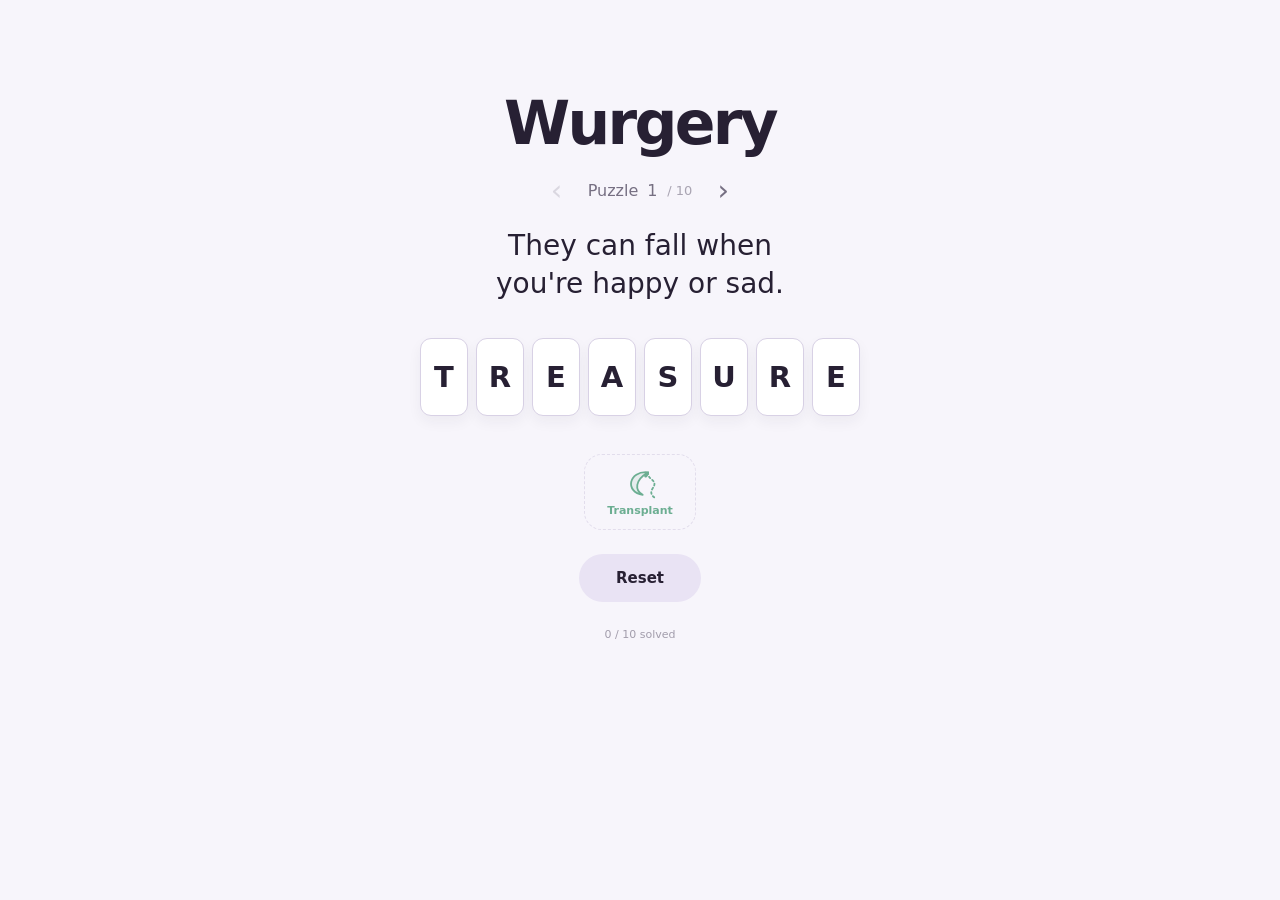
==== game/index.html @ 18bdc1bc "Add surgical tool guidance and correct answer feedback" ====
<!doctype html>
<html lang="en">
<head>
  <meta charset="utf-8">
  <meta name="viewport" content="width=device-width, initial-scale=1, viewport-fit=cover">
  <meta name="theme-color" content="#f7f5fb">
  <meta name="description" content="A little word surgery. Move some letters, snip some away, and find the word in the clue.">
  <link rel="icon" href="data:image/svg+xml,%3Csvg xmlns='http://www.w3.org/2000/svg' viewBox='0 0 48 48'%3E%3Ctext y='38' font-size='38'%3E✂️%3C/text%3E%3C/svg%3E">
  <title>Wurgery</title>
  <link rel="stylesheet" href="style.css?v=surgery-feedback">
  <script type="module" src="app.mjs?v=surgery-feedback"></script>
</head>
<body>
  <main class="game">
    <header class="header">
      <h1>Wurgery</h1>
    </header>
    <nav class="puzzle-nav" aria-label="Puzzle navigation">
      <button id="previous" type="button" aria-label="Previous puzzle">‹</button>
      <span class="puzzle-label">Puzzle <span id="puzzle-number"></span><span id="puzzle-total"></span><span id="puzzle-completed" class="puzzle-completed" aria-label="Completed" hidden>✓</span></span>
      <button id="next" type="button" aria-label="Next puzzle">›</button>
    </nav>
    <p id="clue" class="clue">Loading…</p>
    <section class="play-area" aria-label="Word puzzle">
      <div id="word-board" class="word-board" role="group" aria-label="Puzzle letters"></div>
      <span id="selection-copy" class="sr-only" aria-live="polite"></span>
      <div id="operation-control" class="operation-control transplant locked" role="group" aria-label="Surgery control">
        <div id="transplant-indicator" class="transplant-indicator" role="group" aria-label="Transplant">
          <button id="move-left" class="direction" type="button" aria-label="Move selected chunk left" hidden>‹</button>
          <button id="place-transplant" class="place-transplant" type="button" aria-label="Transplant selected letters">
          <svg class="operation-icon" width="36" height="36" viewBox="0 0 40 40" fill="none" stroke="currentColor" stroke-width="2" stroke-linecap="round" stroke-linejoin="round" aria-hidden="true">
            <path d="M29 7C7 5 3 29 23 32c-9-5-9-16 6-25Z" fill="currentColor" fill-opacity=".12" />
            <path d="M29 7c-1 9 12 8 5 18-3 4-1 8 2 10" stroke-dasharray="2 3" />
            <ellipse cx="27" cy="10" rx="1" ry="2" transform="rotate(35 27 10)" />
          </svg>
          <span class="tool-label">Transplant</span>
          </button>
          <button id="move-right" class="direction" type="button" aria-label="Move selected chunk right" hidden>›</button>
        </div>
        <button id="scalpel" class="scalpel" type="button" aria-label="Excise selected letters" hidden><span class="operation-icon" aria-hidden="true">✂️</span><span class="tool-label">Excise</span></button>
        <div id="status" class="status" role="status" aria-live="polite"></div>
      </div>
    </section>
    <div class="actions">
      <button id="reset" class="pill" type="button">Reset</button>
    </div>
    <p id="progress" class="progress"></p>
    <noscript>Enable JavaScript to play.</noscript>
  </main>
  <div id="drag-ghost" class="drag-ghost" aria-hidden="true" hidden></div>
</body>
</html>
---- game/style.css ----
:root {
  --bg: #f7f5fb;
  --ink: #272033;
  --muted: #766f82;
  --border: #d8d1e5;
  --soft: #e9e3f4;
  --green: #23895b;
  --green-soft: #e0f2e7;
  --red: #bc4f54;
  --red-soft: #f9e5e6;
}
* { box-sizing: border-box; -webkit-tap-highlight-color: transparent; }
body {
  margin: 0;
  background: var(--bg);
  color: var(--ink);
  font-family: system-ui, -apple-system, BlinkMacSystemFont, "Segoe UI", sans-serif;
  -webkit-text-size-adjust: 100%;
  touch-action: manipulation;
}
button, select { font: inherit; color: inherit; touch-action: manipulation; }
button { cursor: pointer; }
button:disabled { cursor: default; }
button:focus-visible { outline: 3px solid #8e80bd; outline-offset: 4px; }
[hidden] { display: none !important; }
.sr-only { position: absolute; width: 1px; height: 1px; padding: 0; margin: -1px; overflow: hidden; clip-path: inset(50%); white-space: nowrap; }
.game {
  width: min(100%, 680px);
  min-height: 100svh;
  margin: 0 auto;
  padding: max(42px, env(safe-area-inset-top)) 16px max(24px, env(safe-area-inset-bottom));
  display: flex;
  flex-direction: column;
  align-items: center;
  text-align: center;
}
.header { position: relative; width: 100%; }
h1 { font-size: 48px; line-height: 1.1; font-weight: 800; letter-spacing: -.045em; margin: 0; }
.puzzle-nav { display: flex; align-items: center; justify-content: center; gap: 9px; margin-top: 12px; color: var(--muted); }
.puzzle-nav button { width: 44px; height: 44px; background: transparent; border: 0; padding: 0; font-size: 29px; font-weight: 350; }
.puzzle-nav button:disabled { opacity: .22; }
.puzzle-label { display: flex; align-items: center; gap: 4px; font-size: 16px; }
.puzzle-label { position: relative; height: 44px; }
#puzzle-number { min-width: 20px; }
.puzzle-completed { position: absolute; left: calc(100% + 4px); color: var(--green); font-weight: 700; font-size: 13px; }
#puzzle-total { font-size: 13px; opacity: .6; margin-left: 1px; }
.clue { display: flex; align-items: center; justify-content: center; font-size: 24px; font-weight: 500; line-height: 1.35; color: var(--ink); width: min(100%, 420px); min-height: 82px; margin: 12px 0 20px; padding: 0 8px; text-wrap: balance; }
.play-area { width: 100%; }
.word-board {
  --count: 11;
  --gap: 6px;
  --tile: min(48px, calc((100vw - 44px - (var(--count) + 1) * var(--gap)) / var(--count)));
  position: relative;
  min-height: 84px;
  display: flex;
  align-items: center;
  justify-content: center;
  width: 100%;
  margin-bottom: 30px;
  user-select: none;
  -webkit-user-select: none;
  -webkit-touch-callout: none;
  touch-action: none;
}
.letter { position: relative; flex: 0 0 var(--tile); width: var(--tile); height: 68px; padding: 0; background: #fff; border: 1.5px solid var(--border); border-radius: 9px; font-size: clamp(18px, 5vw, 29px); font-weight: 750; line-height: 1; box-shadow: 0 6px 14px #2720330d; cursor: crosshair; touch-action: none; transition: transform .12s, background .12s, border-color .12s; }
.letter.selected { background: var(--green-soft); border-color: var(--green); transform: translateY(-4px); box-shadow: 0 8px 16px #23895b1c; cursor: grab; }
.phase-excision .letter.selected { background: var(--red-soft); border-color: var(--red); box-shadow: 0 8px 16px #bc4f541c; }
.phase-solved .letter { border-color: var(--green); box-shadow: 0 4px 14px #23895b18; }
.gap { position: relative; flex: 0 0 var(--gap); width: var(--gap); height: 84px; padding: 0; border: 0; background: transparent; touch-action: none; }
.status:empty { display: none; }
.status { position: absolute; inset: 0; margin: 0; padding: 8px 12px; display: flex; align-items: center; justify-content: center; font-size: 18px; font-weight: 700; line-height: 1.4; color: var(--red); pointer-events: none; }
.status.error { color: var(--red); }
.actions { display: flex; justify-content: center; gap: 10px; min-height: 48px; margin-top: 24px; }
.pill { background: var(--soft); border: 0; border-radius: 999px; min-width: 122px; height: 48px; padding: 0 20px; font-size: 15px; font-weight: 700; }
.pill.primary { background: var(--green); color: #fff; }
.pill:disabled { opacity: .35; }
.progress { color: var(--muted); opacity: .65; font-size: 11px; margin: 26px 0 0; }
.drag-ghost { position: fixed; z-index: 1000; display: flex; gap: 3px; padding: 8px; border: 1px solid #82bd9c; border-radius: 12px; background: #e0f2e7f2; box-shadow: 0 14px 28px #2720332e; transform: translate(-50%, -120%); pointer-events: none; }
.drag-ghost span { color: var(--green); font-size: 27px; font-weight: 750; padding: 4px 3px; }
.drag-ghost.red { border-color: #cf9399; background: #f9e5e6f2; }
.drag-ghost.red span { color: var(--red); }
.dragging .letter { cursor: grabbing; }
@media (min-width: 700px) {
  .game { padding-top: clamp(52px, 10svh, 110px); }
  h1 { font-size: 60px; }
  .clue { margin-bottom: 24px; font-size: 28px; }
  .letter { height: 78px; border-radius: 11px; }
  .word-board { --gap: 8px; min-height: 94px; }
  .gap { height: 94px; }
}
@media (max-width: 360px) {
  .game { padding-top: max(28px, env(safe-area-inset-top)); }
  h1 { font-size: 44px; }
  .clue { font-size: 21px; margin-top: 8px; margin-bottom: 20px; }
  .letter { height: 62px; border-radius: 7px; }
}
@media (max-height: 700px) {
  .game { padding-top: max(22px, env(safe-area-inset-top)); }
  .clue { margin-top: 6px; margin-bottom: 18px; min-height: 76px; }
  .progress { margin-top: 20px; }
}
@media (prefers-reduced-motion: reduce) { * { transition: none !important; } }
.letter.insertion-preview { display: grid; place-items: center; background: var(--green-soft); color: var(--green); opacity: .65; border: 1.5px dashed var(--green); box-shadow: none; pointer-events: none; }

.operation-control { position: relative; display: inline-flex; width: 112px; height: 76px; align-items: center; justify-content: center; border: 1.5px dashed var(--border); border-radius: 18px; color: var(--green); transition: background .15s, border-color .15s; }
.operation-control.locked { opacity: .65; }
.operation-control.transplant.ready { border-color: #7db598; background: var(--green-soft); }
.operation-control.excision.ready { border-color: #d9a9ad; background: var(--red-soft); color: var(--red); }
.transplant-indicator { display: flex; width: 100%; align-items: center; justify-content: center; }
.operation-icon { font-size: 28px; }
.direction { position: absolute; top: 50%; transform: translateY(-50%); width: 52px; height: 60px; padding: 0; border: 0; border-radius: 10px; background: transparent; color: var(--green); font-size: 35px; font-weight: 350; line-height: 1; }
#move-left { right: calc(100% + 8px); }
#move-right { left: calc(100% + 8px); }
.direction:disabled { opacity: .25; }
.place-transplant { display: flex; flex-direction: column; align-items: center; justify-content: center; gap: 2px; width: 100%; height: 100%; padding: 0; border: 0; border-radius: 16px; background: transparent; color: var(--green); }
.place-transplant:disabled { opacity: .5; }
.place-transplant.can-place { background: #c8e6d3; }
.transplant-indicator { height: 100%; }
.tool-label { font-size: 11px; font-weight: 650; line-height: 1.2; }
.scalpel { display: flex; flex-direction: column; gap: 2px; width: 100%; height: 100%; align-items: center; justify-content: center; border: 0; border-radius: inherit; background: transparent; color: var(--red); }
.scalpel.drop-hover { background: #f4c9cd; box-shadow: 0 0 0 2px var(--red); }
.operation-control.has-feedback { opacity: 1; border-color: #d9a9ad; background: var(--red-soft); }
.operation-control.has-feedback > :not(.status) { visibility: hidden; }
.operation-control.has-feedback.success { border-color: #7db598; background: var(--green-soft); }
.operation-control.success .status { color: var(--green); }
.status.guidance { font-size: 12px; font-weight: 600; }
.operation-control.transplant.has-feedback { border-color: #7db598; background: var(--green-soft); }
.transplant .status.guidance { color: var(--green); }


.operation-control.locked .place-transplant:disabled { opacity: 1; }
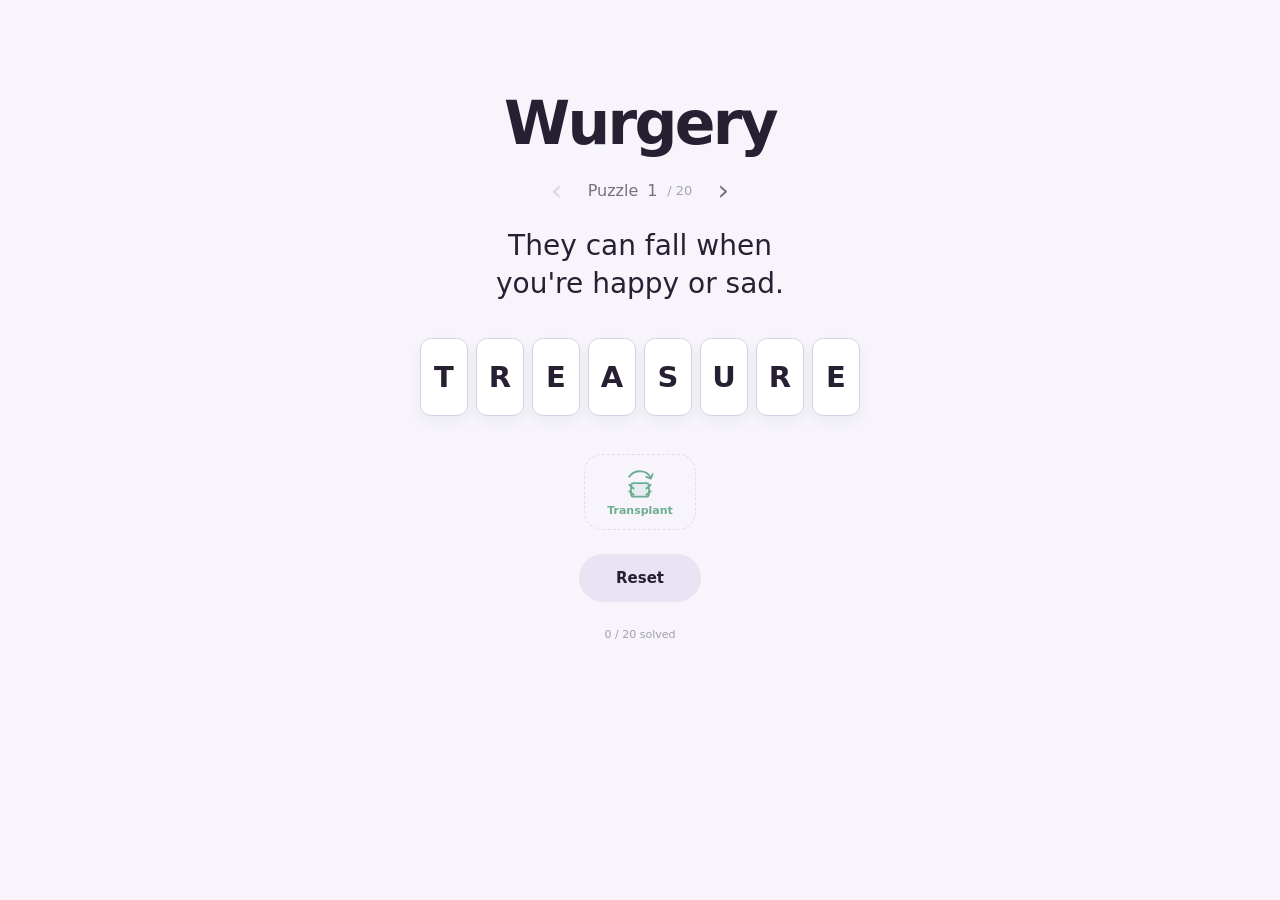
==== commit a3d7d6d1: "Add levels 11 through 20 and refine transplant icon" ====
--- a/game/index.html
+++ b/game/index.html
@@ -7,8 +7,8 @@
   <meta name="description" content="A little word surgery. Move some letters, snip some away, and find the word in the clue.">
   <link rel="icon" href="data:image/svg+xml,%3Csvg xmlns='http://www.w3.org/2000/svg' viewBox='0 0 48 48'%3E%3Ctext y='38' font-size='38'%3E✂️%3C/text%3E%3C/svg%3E">
   <title>Wurgery</title>
-  <link rel="stylesheet" href="style.css?v=surgery-feedback">
-  <script type="module" src="app.mjs?v=surgery-feedback"></script>
+  <link rel="stylesheet" href="style.css?v=graft-icon">
+  <script type="module" src="app.mjs?v=levels20"></script>
 </head>
 <body>
   <main class="game">
@@ -29,9 +29,9 @@
           <button id="move-left" class="direction" type="button" aria-label="Move selected chunk left" hidden>‹</button>
           <button id="place-transplant" class="place-transplant" type="button" aria-label="Transplant selected letters">
           <svg class="operation-icon" width="36" height="36" viewBox="0 0 40 40" fill="none" stroke="currentColor" stroke-width="2" stroke-linecap="round" stroke-linejoin="round" aria-hidden="true">
-            <path d="M29 7C7 5 3 29 23 32c-9-5-9-16 6-25Z" fill="currentColor" fill-opacity=".12" />
-            <path d="M29 7c-1 9 12 8 5 18-3 4-1 8 2 10" stroke-dasharray="2 3" />
-            <ellipse cx="27" cy="10" rx="1" ry="2" transform="rotate(35 27 10)" />
+            <path d="M8 12C14 3 29 4 32 14M27 12l5 2 2-5" />
+            <rect x="10" y="19" width="20" height="15" rx="3" fill="currentColor" fill-opacity=".12" />
+            <path d="M8 21l5 4m-5 3 5 4m19-11-5 4m5 3-5 4" />
           </svg>
           <span class="tool-label">Transplant</span>
           </button>
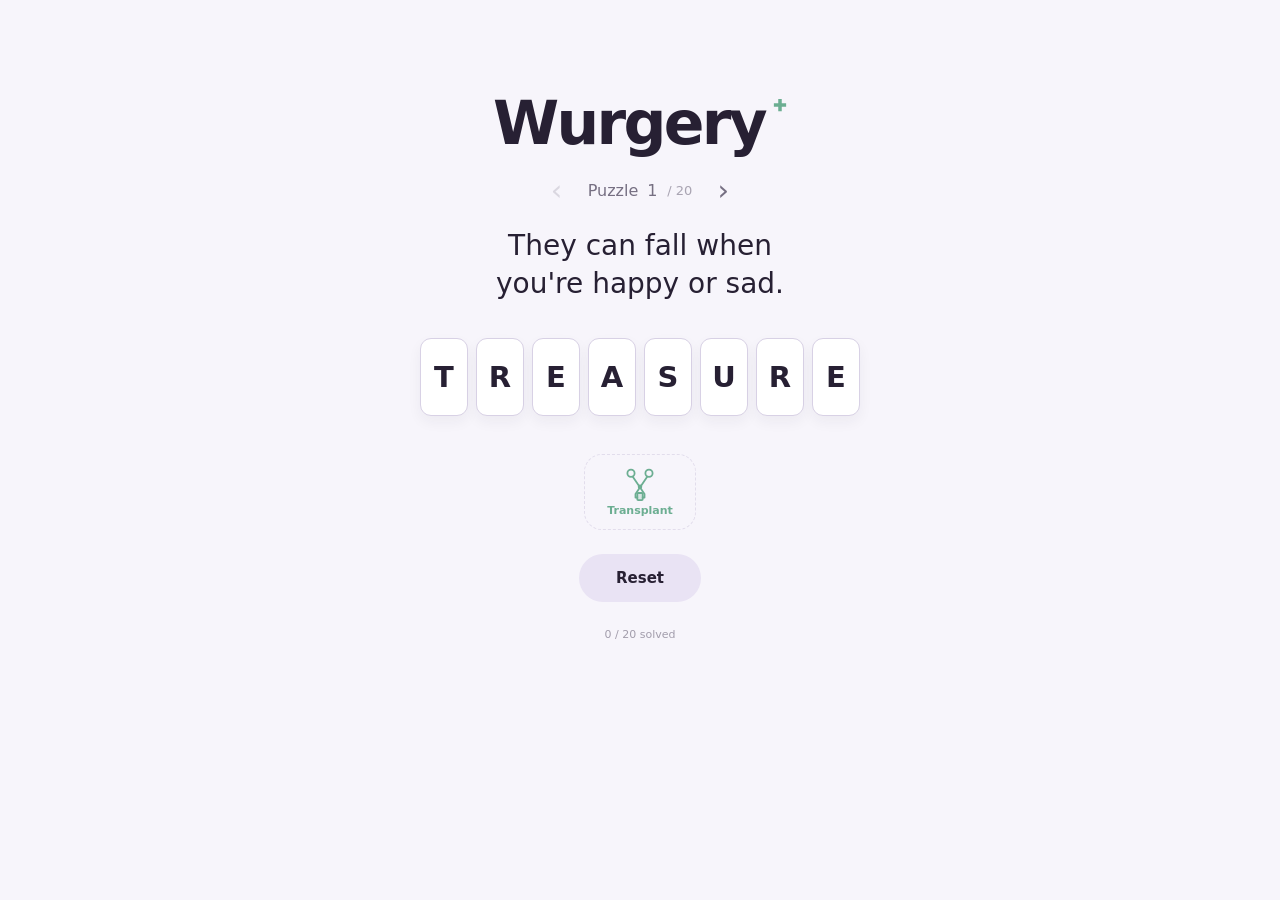
==== commit aca60add: "Restore labeled forceps and add subtle medical mark" ====
--- a/game/index.html
+++ b/game/index.html
@@ -7,13 +7,13 @@
   <meta name="description" content="A little word surgery. Move some letters, snip some away, and find the word in the clue.">
   <link rel="icon" href="data:image/svg+xml,%3Csvg xmlns='http://www.w3.org/2000/svg' viewBox='0 0 48 48'%3E%3Ctext y='38' font-size='38'%3E✂️%3C/text%3E%3C/svg%3E">
   <title>Wurgery</title>
-  <link rel="stylesheet" href="style.css?v=graft-icon">
+  <link rel="stylesheet" href="style.css?v=forceps-label">
   <script type="module" src="app.mjs?v=levels20"></script>
 </head>
 <body>
   <main class="game">
     <header class="header">
-      <h1>Wurgery</h1>
+      <h1>Wurgery<svg class="brand-mark" viewBox="0 0 16 16" fill="currentColor" aria-hidden="true"><path d="M6 1h4v5h5v4h-5v5H6v-5H1V6h5Z" /></svg></h1>
     </header>
     <nav class="puzzle-nav" aria-label="Puzzle navigation">
       <button id="previous" type="button" aria-label="Previous puzzle">‹</button>
@@ -29,9 +29,11 @@
           <button id="move-left" class="direction" type="button" aria-label="Move selected chunk left" hidden>‹</button>
           <button id="place-transplant" class="place-transplant" type="button" aria-label="Transplant selected letters">
           <svg class="operation-icon" width="36" height="36" viewBox="0 0 40 40" fill="none" stroke="currentColor" stroke-width="2" stroke-linecap="round" stroke-linejoin="round" aria-hidden="true">
-            <path d="M8 12C14 3 29 4 32 14M27 12l5 2 2-5" />
-            <rect x="10" y="19" width="20" height="15" rx="3" fill="currentColor" fill-opacity=".12" />
-            <path d="M8 21l5 4m-5 3 5 4m19-11-5 4m5 3-5 4" />
+            <circle cx="10" cy="8" r="4" />
+            <circle cx="30" cy="8" r="4" />
+            <path d="M12 12l13 19v4h-2M28 12 15 31v4h2" />
+            <circle cx="20" cy="23" r="1.5" />
+            <rect x="17" y="30" width="6" height="8" rx="1" fill="currentColor" fill-opacity=".22" />
           </svg>
           <span class="tool-label">Transplant</span>
           </button>
--- a/game/style.css
+++ b/game/style.css
@@ -35,6 +35,8 @@
   text-align: center;
 }
 .header { position: relative; width: 100%; }
+.header h1 { display: inline-flex; gap: 8px; }
+.brand-mark { width: 14px; height: 14px; align-self: flex-start; margin-top: 8px; color: var(--green); opacity: .65; flex: none; }
 h1 { font-size: 48px; line-height: 1.1; font-weight: 800; letter-spacing: -.045em; margin: 0; }
 .puzzle-nav { display: flex; align-items: center; justify-content: center; gap: 9px; margin-top: 12px; color: var(--muted); }
 .puzzle-nav button { width: 44px; height: 44px; background: transparent; border: 0; padding: 0; font-size: 29px; font-weight: 350; }
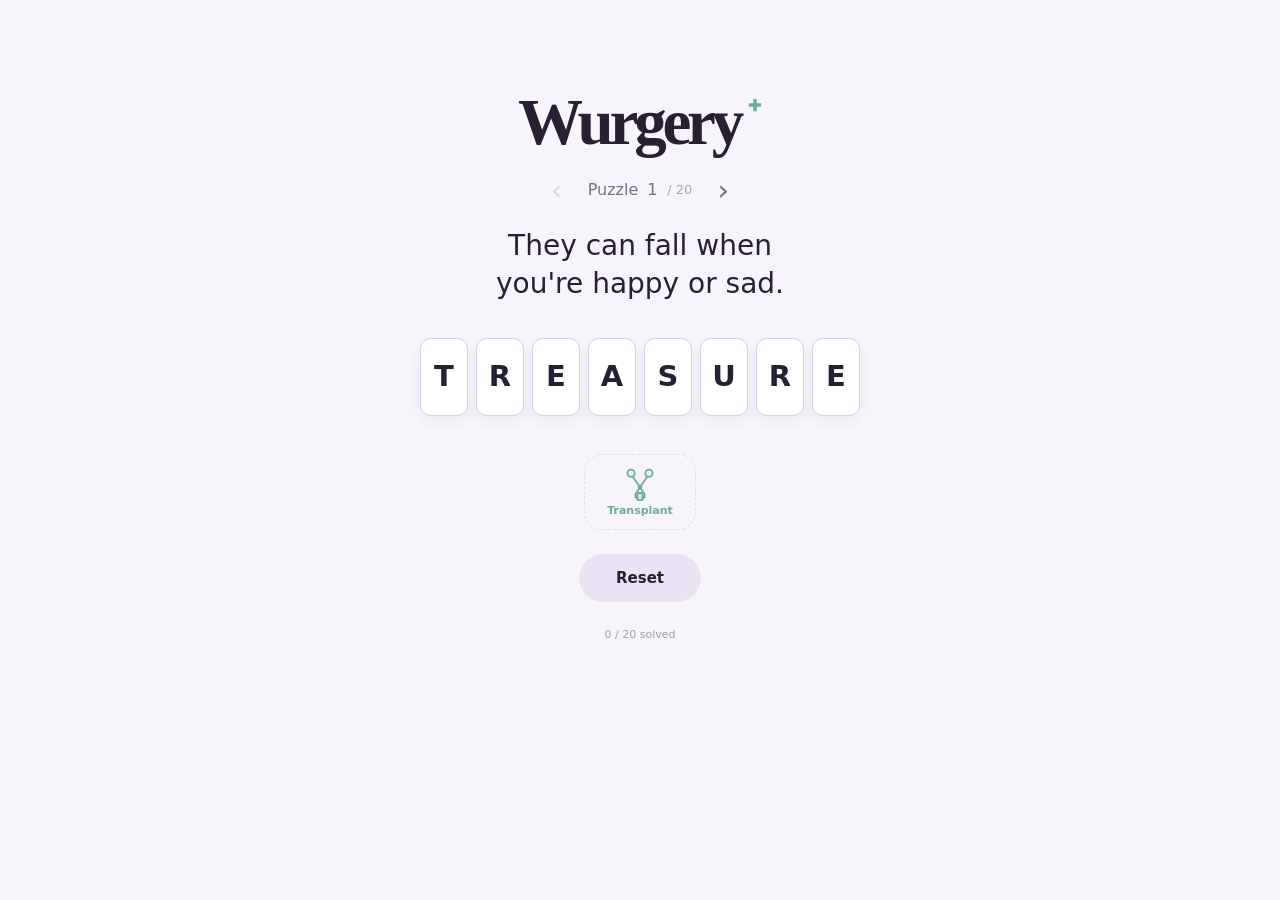
==== commit a233b927: "Refine wordmark and require transplanted letters to survive" ====
--- a/game/index.html
+++ b/game/index.html
@@ -7,8 +7,8 @@
   <meta name="description" content="A little word surgery. Move some letters, snip some away, and find the word in the clue.">
   <link rel="icon" href="data:image/svg+xml,%3Csvg xmlns='http://www.w3.org/2000/svg' viewBox='0 0 48 48'%3E%3Ctext y='38' font-size='38'%3E✂️%3C/text%3E%3C/svg%3E">
   <title>Wurgery</title>
-  <link rel="stylesheet" href="style.css?v=forceps-label">
-  <script type="module" src="app.mjs?v=levels20"></script>
+  <link rel="stylesheet" href="style.css?v=wordmark">
+  <script type="module" src="app.mjs?v=retained-transplant"></script>
 </head>
 <body>
   <main class="game">
--- a/game/style.css
+++ b/game/style.css
@@ -37,7 +37,7 @@
 .header { position: relative; width: 100%; }
 .header h1 { display: inline-flex; gap: 8px; }
 .brand-mark { width: 14px; height: 14px; align-self: flex-start; margin-top: 8px; color: var(--green); opacity: .65; flex: none; }
-h1 { font-size: 48px; line-height: 1.1; font-weight: 800; letter-spacing: -.045em; margin: 0; }
+h1 { font-family: Georgia, "Times New Roman", serif; font-size: 52px; line-height: 1.015; font-weight: 700; letter-spacing: -.065em; margin: 0; }
 .puzzle-nav { display: flex; align-items: center; justify-content: center; gap: 9px; margin-top: 12px; color: var(--muted); }
 .puzzle-nav button { width: 44px; height: 44px; background: transparent; border: 0; padding: 0; font-size: 29px; font-weight: 350; }
 .puzzle-nav button:disabled { opacity: .22; }
@@ -84,7 +84,7 @@
 .dragging .letter { cursor: grabbing; }
 @media (min-width: 700px) {
   .game { padding-top: clamp(52px, 10svh, 110px); }
-  h1 { font-size: 60px; }
+  h1 { font-size: 65px; }
   .clue { margin-bottom: 24px; font-size: 28px; }
   .letter { height: 78px; border-radius: 11px; }
   .word-board { --gap: 8px; min-height: 94px; }
@@ -92,7 +92,7 @@
 }
 @media (max-width: 360px) {
   .game { padding-top: max(28px, env(safe-area-inset-top)); }
-  h1 { font-size: 44px; }
+  h1 { font-size: 48px; }
   .clue { font-size: 21px; margin-top: 8px; margin-bottom: 20px; }
   .letter { height: 62px; border-radius: 7px; }
 }
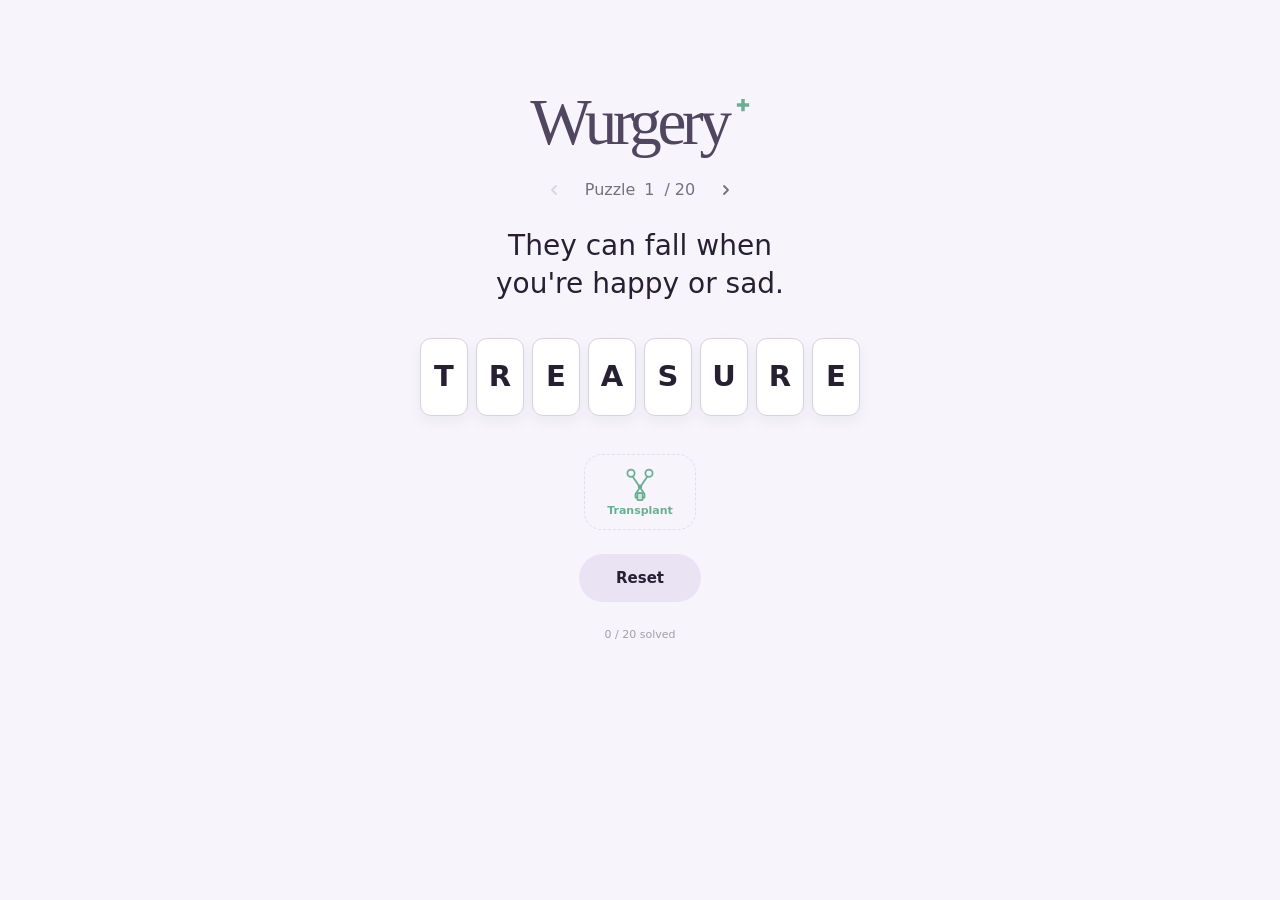
==== commit 00a1402f: "Soften title and align puzzle navigation typography" ====
--- a/game/index.html
+++ b/game/index.html
@@ -7,8 +7,8 @@
   <meta name="description" content="A little word surgery. Move some letters, snip some away, and find the word in the clue.">
   <link rel="icon" href="data:image/svg+xml,%3Csvg xmlns='http://www.w3.org/2000/svg' viewBox='0 0 48 48'%3E%3Ctext y='38' font-size='38'%3E✂️%3C/text%3E%3C/svg%3E">
   <title>Wurgery</title>
-  <link rel="stylesheet" href="style.css?v=wordmark">
-  <script type="module" src="app.mjs?v=retained-transplant"></script>
+  <link rel="stylesheet" href="style.css?v=soft-title-nav">
+  <script type="module" src="app.mjs?v=next-after-solve"></script>
 </head>
 <body>
   <main class="game">
@@ -16,9 +16,9 @@
       <h1>Wurgery<svg class="brand-mark" viewBox="0 0 16 16" fill="currentColor" aria-hidden="true"><path d="M6 1h4v5h5v4h-5v5H6v-5H1V6h5Z" /></svg></h1>
     </header>
     <nav class="puzzle-nav" aria-label="Puzzle navigation">
-      <button id="previous" type="button" aria-label="Previous puzzle">‹</button>
+      <button id="previous" type="button" aria-label="Previous puzzle"><svg width="16" height="16" viewBox="0 0 16 16" fill="none" stroke="currentColor" stroke-width="1.8" stroke-linecap="round" stroke-linejoin="round" aria-hidden="true"><path d="m10 4-4 4 4 4" /></svg></button>
       <span class="puzzle-label">Puzzle <span id="puzzle-number"></span><span id="puzzle-total"></span><span id="puzzle-completed" class="puzzle-completed" aria-label="Completed" hidden>✓</span></span>
-      <button id="next" type="button" aria-label="Next puzzle">›</button>
+      <button id="next" type="button" aria-label="Next puzzle"><svg width="16" height="16" viewBox="0 0 16 16" fill="none" stroke="currentColor" stroke-width="1.8" stroke-linecap="round" stroke-linejoin="round" aria-hidden="true"><path d="m6 4 4 4-4 4" /></svg></button>
     </nav>
     <p id="clue" class="clue">Loading…</p>
     <section class="play-area" aria-label="Word puzzle">
--- a/game/style.css
+++ b/game/style.css
@@ -37,15 +37,14 @@
 .header { position: relative; width: 100%; }
 .header h1 { display: inline-flex; gap: 8px; }
 .brand-mark { width: 14px; height: 14px; align-self: flex-start; margin-top: 8px; color: var(--green); opacity: .65; flex: none; }
-h1 { font-family: Georgia, "Times New Roman", serif; font-size: 52px; line-height: 1.015; font-weight: 700; letter-spacing: -.065em; margin: 0; }
+h1 { font-family: Georgia, "Times New Roman", serif; font-size: 52px; line-height: 1.015; font-weight: 400; letter-spacing: -.065em; color: #51465f; margin: 0; }
 .puzzle-nav { display: flex; align-items: center; justify-content: center; gap: 9px; margin-top: 12px; color: var(--muted); }
-.puzzle-nav button { width: 44px; height: 44px; background: transparent; border: 0; padding: 0; font-size: 29px; font-weight: 350; }
+.puzzle-nav button { display: grid; place-items: center; width: 44px; height: 44px; background: transparent; border: 0; padding: 0; }
 .puzzle-nav button:disabled { opacity: .22; }
-.puzzle-label { display: flex; align-items: center; gap: 4px; font-size: 16px; }
-.puzzle-label { position: relative; height: 44px; }
+.puzzle-label { position: relative; display: flex; align-items: center; gap: 4px; height: 44px; font-size: 16px; line-height: 1; font-variant-numeric: tabular-nums; }
 #puzzle-number { min-width: 20px; }
 .puzzle-completed { position: absolute; left: calc(100% + 4px); color: var(--green); font-weight: 700; font-size: 13px; }
-#puzzle-total { font-size: 13px; opacity: .6; margin-left: 1px; }
+#puzzle-total { font-size: inherit; margin-left: 1px; }
 .clue { display: flex; align-items: center; justify-content: center; font-size: 24px; font-weight: 500; line-height: 1.35; color: var(--ink); width: min(100%, 420px); min-height: 82px; margin: 12px 0 20px; padding: 0 8px; text-wrap: balance; }
 .play-area { width: 100%; }
 .word-board {
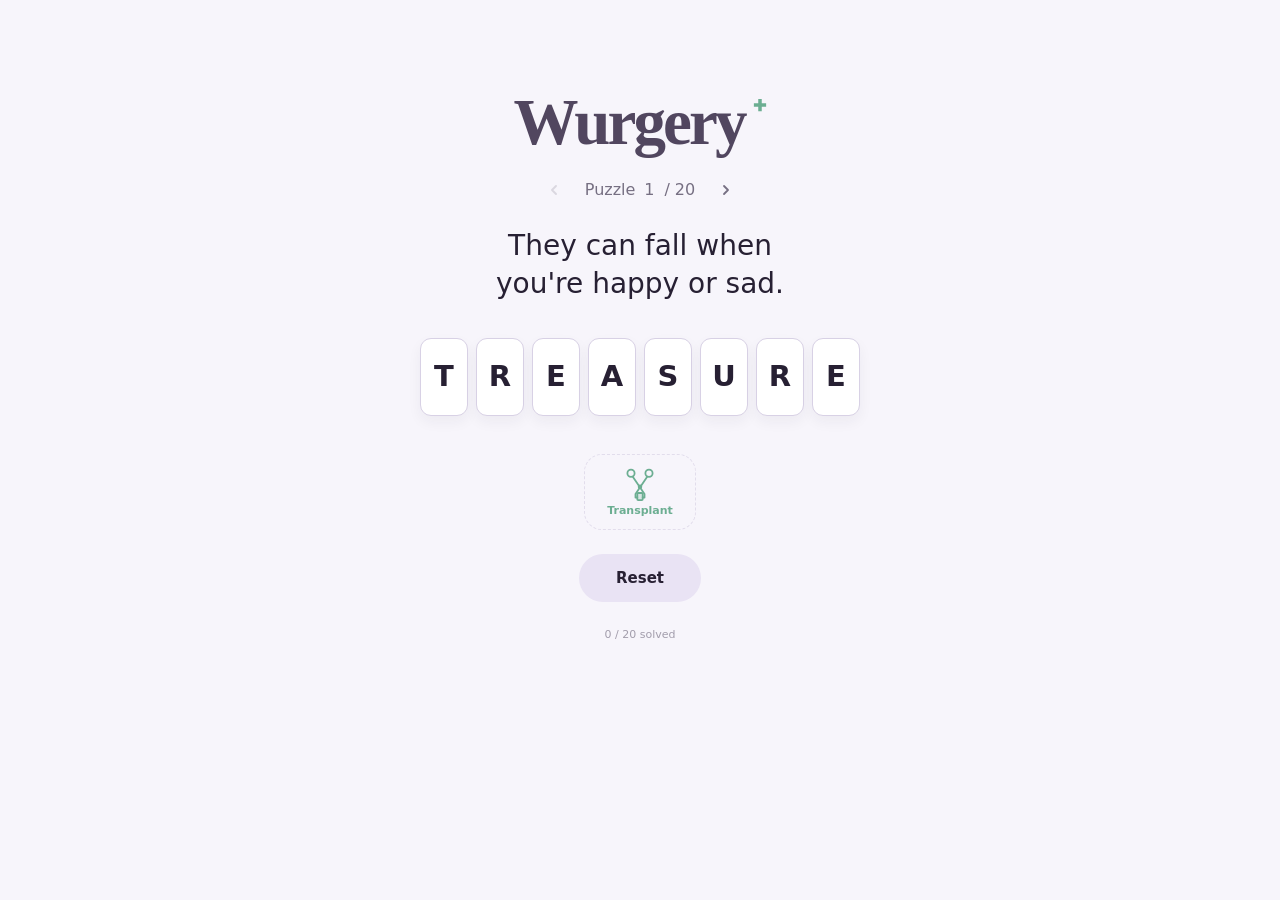
==== commit 1c4009fc: "Enforce two-letter builder chunks and smooth game dragging" ====
--- a/game/index.html
+++ b/game/index.html
@@ -7,8 +7,8 @@
   <meta name="description" content="A little word surgery. Move some letters, snip some away, and find the word in the clue.">
   <link rel="icon" href="data:image/svg+xml,%3Csvg xmlns='http://www.w3.org/2000/svg' viewBox='0 0 48 48'%3E%3Ctext y='38' font-size='38'%3E✂️%3C/text%3E%3C/svg%3E">
   <title>Wurgery</title>
-  <link rel="stylesheet" href="style.css?v=soft-title-nav">
-  <script type="module" src="app.mjs?v=next-after-solve"></script>
+  <link rel="stylesheet" href="style.css?v=bold-spaced-title">
+  <script type="module" src="app.mjs?v=quiet-transplant"></script>
 </head>
 <body>
   <main class="game">
--- a/game/style.css
+++ b/game/style.css
@@ -37,7 +37,7 @@
 .header { position: relative; width: 100%; }
 .header h1 { display: inline-flex; gap: 8px; }
 .brand-mark { width: 14px; height: 14px; align-self: flex-start; margin-top: 8px; color: var(--green); opacity: .65; flex: none; }
-h1 { font-family: Georgia, "Times New Roman", serif; font-size: 52px; line-height: 1.015; font-weight: 400; letter-spacing: -.065em; color: #51465f; margin: 0; }
+h1 { font-family: Georgia, "Times New Roman", serif; font-size: 52px; line-height: 1.015; font-weight: 700; letter-spacing: -.045em; color: #51465f; margin: 0; }
 .puzzle-nav { display: flex; align-items: center; justify-content: center; gap: 9px; margin-top: 12px; color: var(--muted); }
 .puzzle-nav button { display: grid; place-items: center; width: 44px; height: 44px; background: transparent; border: 0; padding: 0; }
 .puzzle-nav button:disabled { opacity: .22; }
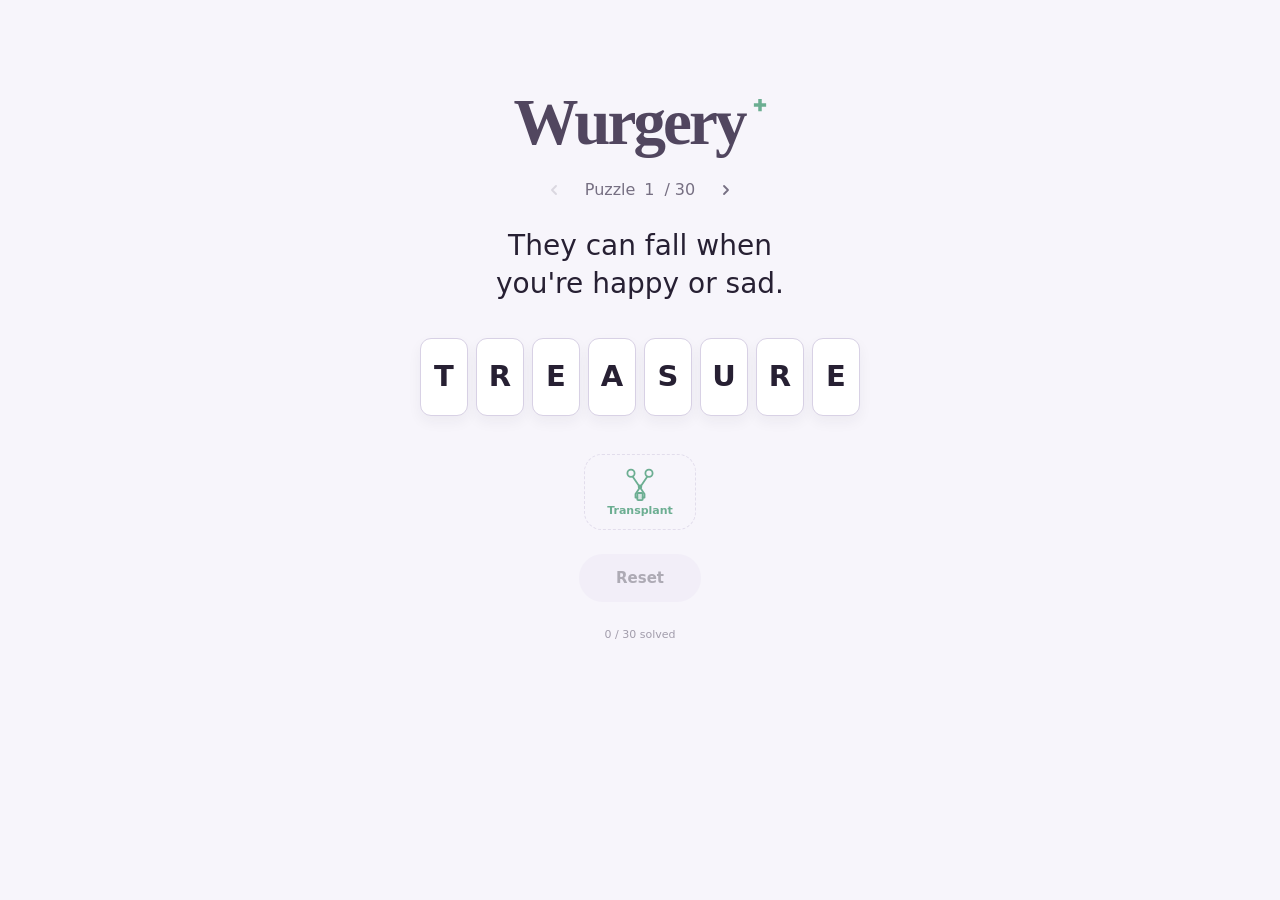
==== commit 4cb99677: "Add levels 21 through 30 and mute unnecessary Reset" ====
--- a/game/index.html
+++ b/game/index.html
@@ -8,7 +8,7 @@
   <link rel="icon" href="data:image/svg+xml,%3Csvg xmlns='http://www.w3.org/2000/svg' viewBox='0 0 48 48'%3E%3Ctext y='38' font-size='38'%3E✂️%3C/text%3E%3C/svg%3E">
   <title>Wurgery</title>
   <link rel="stylesheet" href="style.css?v=bold-spaced-title">
-  <script type="module" src="app.mjs?v=quiet-transplant"></script>
+  <script type="module" src="app.mjs?v=levels30"></script>
 </head>
 <body>
   <main class="game">
